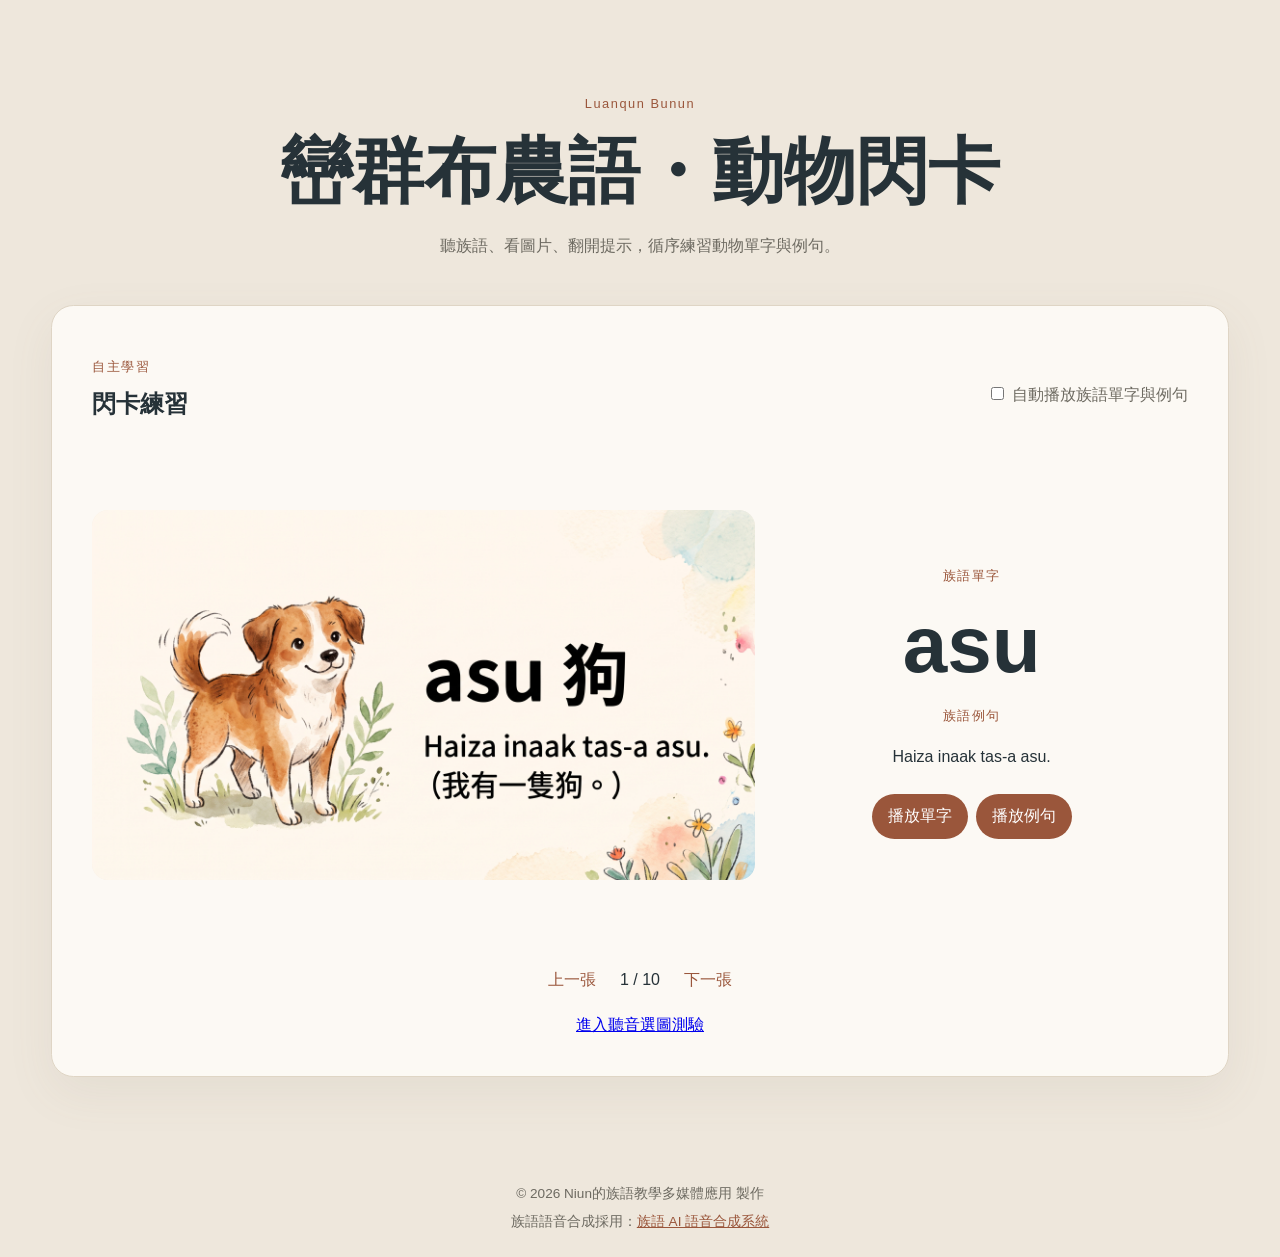
==== 巒群布農語動物閃卡/index.html @ 5a8964cf "feat: add picture book snail hunt game" ====
<!doctype html>
<html lang="zh-Hant">
<head>
  <meta charset="UTF-8">
  <meta name="viewport" content="width=device-width, initial-scale=1.0">
  <title>巒群布農語・動物閃卡</title>
  <link rel="stylesheet" href="styles.css">
</head>
<body>
  <main class="page">
    <header class="hero"><p class="eyebrow">Luanqun Bunun</p><h1>巒群布農語・動物閃卡</h1><p>聽族語、看圖片、翻開提示，循序練習動物單字與例句。</p></header>
    <section id="learning-panel" class="learning" aria-labelledby="learning-title">
      <div class="section-title"><div><p class="eyebrow">自主學習</p><h2 id="learning-title">閃卡練習</h2></div><label><input id="autoplay-toggle" type="checkbox"> 自動播放族語單字與例句</label></div>
      <article class="flashcard"><img id="flashcard-image" src="assets/animal-flashcards/dog.jpg" alt="狗"><div class="card-copy"><p class="label">族語單字</p><h3 id="flashcard-word">asu</h3><p class="label">族語例句</p><p id="flashcard-sentence">Haiza inaak tas-a asu.</p><p id="flashcard-translation" class="translation" hidden></p><div class="actions"><button id="play-word">播放單字</button><button id="play-sentence">播放例句</button><button class="text-button" id="flip-card" hidden>翻看中文提示</button></div></div></article>
      <div class="card-nav"><button class="text-button" id="previous-card">上一張</button><span id="flashcard-progress">1 / 10</span><button class="text-button" id="next-card">下一張</button></div>
      <a id="start-quiz" href="quiz.html" class="primary">進入聽音選圖測驗</a>
    </section>
    <section id="quiz-panel" class="quiz" hidden><div class="quiz-top"><p class="eyebrow">聽音選圖</p><span id="quiz-progress">第 1 / 10 題</span></div><h2>請聽族語，選出正確圖片</h2><button id="quiz-play" class="primary">播放題目</button><div id="quiz-choices" class="choices"></div><p id="quiz-feedback" aria-live="polite"></p><p id="quiz-score"></p><button id="restart-quiz" class="text-button">再測一次</button><button id="back-to-flashcards" class="text-button">返回閃卡練習</button></section>
  </main>
  <footer class="site-credit"><p>© 2026 Niun的族語教學多媒體應用 製作</p><p>族語語音合成採用：<a href="https://ai-labs.ilrdf.org.tw/hnang-kari-ai-asi-sluhay/" target="_blank" rel="noreferrer">族語 AI 語音合成系統</a></p></footer>
  <script src="app.js"></script>
</body>
</html>
---- 巒群布農語動物閃卡/styles.css ----
:root{--ink:#263238;--muted:#6d6a61;--paper:#fffdf8;--accent:#9a563b;--line:#dfd5c5}*{box-sizing:border-box}body{margin:0;color:var(--ink);background:#eee7dc;font-family:ui-rounded,"Noto Sans TC",sans-serif}.page{max-width:1040px;margin:auto;padding:clamp(1rem,4vw,4rem)}.hero{text-align:center;padding:clamp(2rem,7vw,6rem) 1rem 3rem}.eyebrow,.label{color:var(--accent);font-size:.8rem;letter-spacing:.12em}.hero h1{margin:.4rem 0;font-size:clamp(2.2rem,6vw,4.5rem)}.hero p:last-child{color:var(--muted)}.learning,.quiz{padding:clamp(1rem,4vw,2.5rem);border:1px solid var(--line);border-radius:1.4rem;background:rgba(255,253,248,.86);box-shadow:0 1rem 3rem #756b6015}.section-title,.quiz-top,.card-nav{display:flex;align-items:center;justify-content:space-between;gap:1rem}.section-title h2,.quiz h2{margin:.2rem 0 1.5rem}.section-title label{color:var(--muted)}button{border:0;border-radius:999px;padding:.75rem 1rem;color:white;background:var(--accent);font:inherit;cursor:pointer}button:hover,button:focus-visible{filter:brightness(1.08)}.text-button{padding:.3rem .5rem;color:var(--accent);background:transparent}.flashcard{display:grid;grid-template-columns:minmax(240px,42%) 1fr;gap:2.5rem;align-items:center}.flashcard img{width:100%;aspect-ratio:1;object-fit:cover;border-radius:1rem}.card-copy h3{font-size:clamp(2.5rem,8vw,5rem);margin:0}.card-copy p{line-height:1.8}.translation{color:var(--muted)}.actions{display:flex;gap:.5rem;flex-wrap:wrap;margin-top:1.4rem}.card-nav{justify-content:center;margin:1.2rem 0}.primary{display:block;margin:0 auto}.quiz{margin-top:1.5rem;text-align:center}.choices{display:grid;grid-template-columns:repeat(3,1fr);gap:1rem;margin:1.5rem 0}.choice{padding:.5rem;background:var(--paper);border:2px solid transparent;border-radius:1rem;color:var(--ink)}.choice img{display:block;width:100%;aspect-ratio:1;object-fit:cover;border-radius:.7rem}.choice span{display:block;margin-top:.5rem}.quiz #quiz-feedback{min-height:1.5em;font-weight:bold}@media(max-width:700px){.section-title{display:block}.section-title label{display:block;margin-bottom:1.5rem}.flashcard{grid-template-columns:1fr;gap:1rem;text-align:center}.flashcard img{max-width:360px;margin:auto}.actions{justify-content:center}.choices{gap:.5rem}.choice span{font-size:.8rem}}
:root{--ink:#263238;--muted:#6d6a61;--paper:#fffdf8;--accent:#9a563b;--line:#dfd5c5}*{box-sizing:border-box}body{margin:0;color:var(--ink);background:#eee7dc;font-family:ui-rounded,"Noto Sans TC",sans-serif}.page{max-width:1040px;margin:auto;padding:clamp(1rem,4vw,4rem)}.hero{text-align:center;padding:clamp(2rem,7vw,6rem) 1rem 3rem}.eyebrow,.label{color:var(--accent);font-size:.8rem;letter-spacing:.12em}.hero h1{margin:.4rem 0;font-size:clamp(2.2rem,6vw,4.5rem)}.hero p:last-child{color:var(--muted)}.learning,.quiz{padding:clamp(1rem,4vw,2.5rem);border:1px solid var(--line);border-radius:1.4rem;background:rgba(255,253,248,.86);box-shadow:0 1rem 3rem #756b6015}.section-title,.quiz-top,.card-nav{display:flex;align-items:center;justify-content:space-between;gap:1rem}.section-title h2,.quiz h2{margin:.2rem 0 1.5rem}.section-title label{color:var(--muted)}button{border:0;border-radius:999px;padding:.75rem 1rem;color:white;background:var(--accent);font:inherit;cursor:pointer}button:hover,button:focus-visible{filter:brightness(1.08)}.text-button{padding:.3rem .5rem;color:var(--accent);background:transparent}.flashcard{display:grid;grid-template-columns:minmax(240px,42%) 1fr;gap:2.5rem;align-items:center}.flashcard img{width:100%;aspect-ratio:1;object-fit:cover;border-radius:1rem}.card-copy h3{font-size:clamp(2.5rem,8vw,5rem);margin:0}.card-copy p{line-height:1.8}.translation{color:var(--muted)}.actions{display:flex;gap:.5rem;flex-wrap:wrap;margin-top:1.4rem}.card-nav{justify-content:center;margin:1.2rem 0}.primary{display:block;margin:0 auto}.quiz{margin-top:1.5rem;text-align:center}.choices{display:grid;grid-template-columns:repeat(3,1fr);gap:1rem;margin:1.5rem 0}.choice{padding:.5rem;background:var(--paper);border:2px solid transparent;border-radius:1rem;color:var(--ink)}.choice img{display:block;width:100%;aspect-ratio:1;object-fit:cover;border-radius:.7rem}.choice span{display:block;margin-top:.5rem}.quiz #quiz-feedback{min-height:1.5em;font-weight:bold}@media(max-width:700px){.section-title{display:block}.section-title label{display:block;margin-bottom:1.5rem}.flashcard{grid-template-columns:1fr;gap:1rem;text-align:center}.flashcard img{max-width:360px;margin:auto}.actions{justify-content:center}.choices{gap:.5rem}.choice span{font-size:.8rem}}
.flashcard img{display:block;width:100%;max-height:560px;aspect-ratio:auto;object-fit:contain;border-radius:1rem;background:#f8f1e6}
.choice span{display:none}
.choices{grid-template-columns:repeat(4,1fr)}
.choice img{object-position:left center}
@media(max-width:700px){.choices{grid-template-columns:repeat(2,1fr)}}
.levels{display:flex;gap:.5rem;flex-wrap:wrap;justify-content:center;margin-bottom:1.5rem}.level{background:#eadfd1;color:var(--accent);padding:.55rem .8rem}.level.is-active{background:var(--accent);color:#fff}.quiz-page .hero{padding-bottom:1.5rem}.quiz-page .quiz{min-height:calc(100vh - 12rem)}
.game-screen{max-width:1100px;margin:0 auto;padding:clamp(1rem,4vw,2.5rem);border:1px solid var(--line);border-radius:1.4rem;background:rgba(255,253,248,.9);text-align:center}.character-grid{display:grid;grid-template-columns:repeat(5,1fr);gap:1rem;margin:1.5rem 0}.character{padding:.5rem;background:#fff;border:3px solid transparent;color:var(--ink)}.character.is-selected{border-color:var(--accent)}.character img{display:block;width:100%;aspect-ratio:1;object-fit:cover;object-position:left center}.character span{display:block;padding:.4rem}.map-header{display:flex;align-items:center;justify-content:space-between}.level-map{display:grid;grid-template-columns:repeat(5,1fr);gap:1rem;margin-top:2rem}.level-node{min-height:150px;padding:1rem;border:2px solid var(--line);border-radius:1rem;background:#fff;color:var(--ink);display:grid;place-content:center;gap:.4rem}.level-node:hover,.level-node:focus-visible{border-color:var(--accent)}.level-node strong{color:var(--accent);font-size:1.2rem}.level-node small{color:var(--muted)}.question-image{display:block;width:min(100%,520px);max-height:45vh;object-fit:contain;margin:1rem auto;border-radius:1rem}.answer-grid{display:grid;grid-template-columns:repeat(4,1fr);gap:1rem;margin:1.5rem 0}.answer-text{padding:1rem;background:#fff;border:2px solid var(--line);border-radius:.8rem;color:var(--ink);font-size:1.2rem}.audio-question{margin:1rem}.spelling{margin:1.5rem auto;max-width:700px}.puzzle-intro{margin:1rem}.puzzle-grid{display:grid;grid-template-columns:repeat(2,1fr);gap:.5rem;width:min(100%,520px);margin:1rem auto}.puzzle-piece{padding:0;border-radius:.5rem;overflow:hidden;background:#fff}.puzzle-piece img{display:block;width:100%;aspect-ratio:1;object-fit:cover;object-position:left center}.puzzle-check{margin:1rem auto}@media(max-width:700px){.character-grid{grid-template-columns:repeat(2,1fr)}.level-map{grid-template-columns:repeat(2,1fr)}.answer-grid{grid-template-columns:repeat(2,1fr)}.game-screen{padding:1rem;border-radius:1rem}.map-header{align-items:flex-start}.question-image{max-height:35vh}}
.choice{overflow:hidden;aspect-ratio:1;padding:0}
.choice img{width:220%;max-width:none;aspect-ratio:auto;object-fit:initial}
.flashcard{grid-template-columns:1fr}
.flashcard img{width:100%;max-width:none;max-height:70vh;object-fit:contain}
.card-copy{text-align:center}
.actions{justify-content:center}
html,body{max-width:100%;overflow-x:hidden}
.page{width:100%;min-width:0}
.flashcard,.learning,.quiz{min-width:0;overflow:hidden}
.flashcard img{height:auto;min-width:0}
.choices{width:100%;min-width:0}
.choice{min-width:0;overflow:hidden}
.choice img{height:auto;min-width:0}
@media(max-width:700px){.page{padding:1rem}.hero{padding:2rem .5rem}.learning,.quiz{padding:1rem;border-radius:1rem}.flashcard img{max-height:55vh}.card-copy h3{font-size:clamp(2rem,15vw,4rem);overflow-wrap:anywhere}.actions button{flex:1 1 auto}.section-title label{line-height:1.6}.quiz-top{align-items:flex-start}.quiz h2{font-size:1.4rem}.choice{border-radius:.7rem}}
.learning{min-height:100vh;display:flex;flex-direction:column;justify-content:center}
.learning .flashcard{flex:1;align-content:center}
@media(min-width:701px){.learning .flashcard img{max-height:58vh}}
@media(min-width:701px){.learning .flashcard{grid-template-columns:minmax(260px,48%) 1fr;gap:2rem}.learning .flashcard img{max-height:52vh}}
@media(max-width:700px){.learning .flashcard img{max-height:38vh}.learning .flashcard{gap:.5rem}.learning .card-copy{line-height:1.25}.learning .card-copy h3{margin:.1rem 0}.learning .card-copy p{margin:.35rem 0}}
@media(min-width:701px){.page{max-width:1440px;padding-left:clamp(1.5rem,4vw,5rem);padding-right:clamp(1.5rem,4vw,5rem)}.hero{padding-top:2rem;padding-bottom:2rem}.learning{min-height:calc(100vh - 8rem)}.learning .flashcard{grid-template-columns:minmax(0,58%) minmax(280px,42%);gap:clamp(2rem,5vw,5rem)}.learning .flashcard img{width:100%;height:min(58vh,720px);max-height:none;object-fit:contain}}
@media(min-width:701px){.learning .flashcard{grid-template-columns:minmax(0,62%) minmax(260px,38%);gap:1rem}.learning .flashcard img{height:auto;max-height:none;object-fit:contain}.learning .card-copy{padding-right:1rem}}
.question-image{width:min(75vw,440px);height:min(55vh,520px);object-fit:cover;object-position:left center}
.question-image{width:min(48vw,320px);height:min(58vh,520px);object-fit:cover;object-position:left center}
.sentence-prompt{font-size:clamp(1.4rem,3vw,2.2rem);font-weight:700;margin:1.5rem auto;max-width:800px}
.matching-instruction{margin:1rem}.word-match{display:grid;grid-template-columns:minmax(220px,360px) minmax(220px,420px);gap:2rem;justify-content:center;align-items:center;margin:1.5rem auto}.word-match-image{overflow:hidden;border-radius:.8rem}.word-match-image .matching-image{width:100%;aspect-ratio:1;padding:0;overflow:hidden}.word-match-image .matching-image img{width:220%;max-width:none;aspect-ratio:auto}.word-targets{display:grid;gap:.8rem}.word-targets .drop-word{min-height:64px;display:grid;place-items:center}.matching-image.is-placed{opacity:.3}@media(max-width:700px){.word-match{grid-template-columns:1fr;max-width:360px}.word-match-image{max-width:260px;margin:auto}}
.puzzle-piece{aspect-ratio:1;position:relative}.puzzle-piece.is-selected{outline:4px solid var(--accent);outline-offset:-4px}.puzzle-piece img{width:220%;max-width:none;aspect-ratio:auto;object-fit:initial;object-position:left center}
.puzzle-instruction{margin:1rem}.jigsaw-layout{display:grid;grid-template-columns:minmax(260px,480px) minmax(180px,260px);gap:2rem;justify-content:center;align-items:center}.jigsaw-board{display:grid;grid-template-columns:repeat(2,1fr);aspect-ratio:1;border:4px solid var(--accent);border-radius:.8rem;overflow:hidden;background:#f8f1e6}.jigsaw-slot{min-width:0;border:1px dashed #c9b79d;background-size:200% 200%;background-repeat:no-repeat}.jigsaw-slot.is-filled{border-style:solid}.jigsaw-pieces{display:grid;grid-template-columns:repeat(2,1fr);gap:.6rem}.jigsaw-piece{aspect-ratio:1;padding:0;border:3px solid transparent;border-radius:.5rem;background-color:#f8f1e6;background-size:200% 200%;background-repeat:no-repeat;cursor:grab}.jigsaw-piece[data-piece="0"]{background-position:left top}.jigsaw-piece[data-piece="1"]{background-position:right top}.jigsaw-piece[data-piece="2"]{background-position:left bottom}.jigsaw-piece[data-piece="3"]{background-position:right bottom}.jigsaw-piece.is-selected{border-color:var(--accent)}@media(max-width:700px){.jigsaw-layout{grid-template-columns:1fr;max-width:420px;margin:auto}.jigsaw-pieces{grid-template-columns:repeat(4,1fr)}.jigsaw-piece{min-width:0}}
.audio-question{display:none}.matching-board{display:grid;grid-template-columns:1fr 1fr;gap:2rem;max-width:760px;margin:1.5rem auto;text-align:center}.matching-images,.matching-words{display:grid;grid-template-columns:repeat(2,1fr);gap:1rem}.matching-image{padding:0;border:3px solid transparent;border-radius:.8rem;overflow:hidden;background:#fff;cursor:grab}.matching-image img{display:block;width:220%;max-width:none;aspect-ratio:auto;object-fit:initial;object-position:left center}.matching-image.is-placed{opacity:.35;border-color:#6b9e70}.drop-word{min-height:70px;padding:1rem;border:2px dashed var(--line);border-radius:.8rem;background:#fff;font-size:1.2rem}.drop-word.is-correct{border-color:#6b9e70;background:#e4f2e4}@media(max-width:700px){.matching-board{grid-template-columns:1fr;gap:1rem}.matching-images,.matching-words{grid-template-columns:repeat(2,1fr)}}
.player-card{display:flex;align-items:center;gap:1rem}.player-card img{width:90px;height:90px;object-fit:cover;object-position:left center;border-radius:50%;border:5px solid #fff;box-shadow:0 .4rem 1rem #5e473333}.map-scene{position:relative;min-height:440px;margin-top:1.5rem;padding:2rem 1rem;border-radius:1.5rem;overflow:hidden;background:linear-gradient(#b9dced 0 45%,#9bc28c 45% 100%)}.mountain{position:absolute;bottom:38%;width:45%;height:45%;background:#719b83;clip-path:polygon(50% 0,100% 100%,0 100%);opacity:.8}.mountain-one{left:-5%}.mountain-two{right:-5%;background:#5e8b78}.map-path{position:absolute;left:8%;right:8%;top:56%;height:22%;border:18px dashed #d9b77b;border-radius:50%;transform:rotate(-5deg);opacity:.9}.map-scene .level-map{position:relative;z-index:1;min-height:300px;align-items:end}.map-scene .level-node{background:#fffdf8e8;box-shadow:0 .5rem 1rem #3f5b4b33}.map-scene .level-node:nth-child(odd){transform:translateY(-70px)}
.map-scene{background-image:linear-gradient(#ffffff22,#ffffff22),url('assets/map/闖關地圖.jpg');background-size:cover;background-position:center;background-repeat:no-repeat}
.map-scene .mountain,.map-scene .map-path{display:none}
.site-credit{margin:2rem auto 0;padding:1.2rem;text-align:center;color:var(--muted);font-size:.85rem;line-height:1.8}.site-credit p{margin:.2rem}.site-credit a{color:var(--accent)}
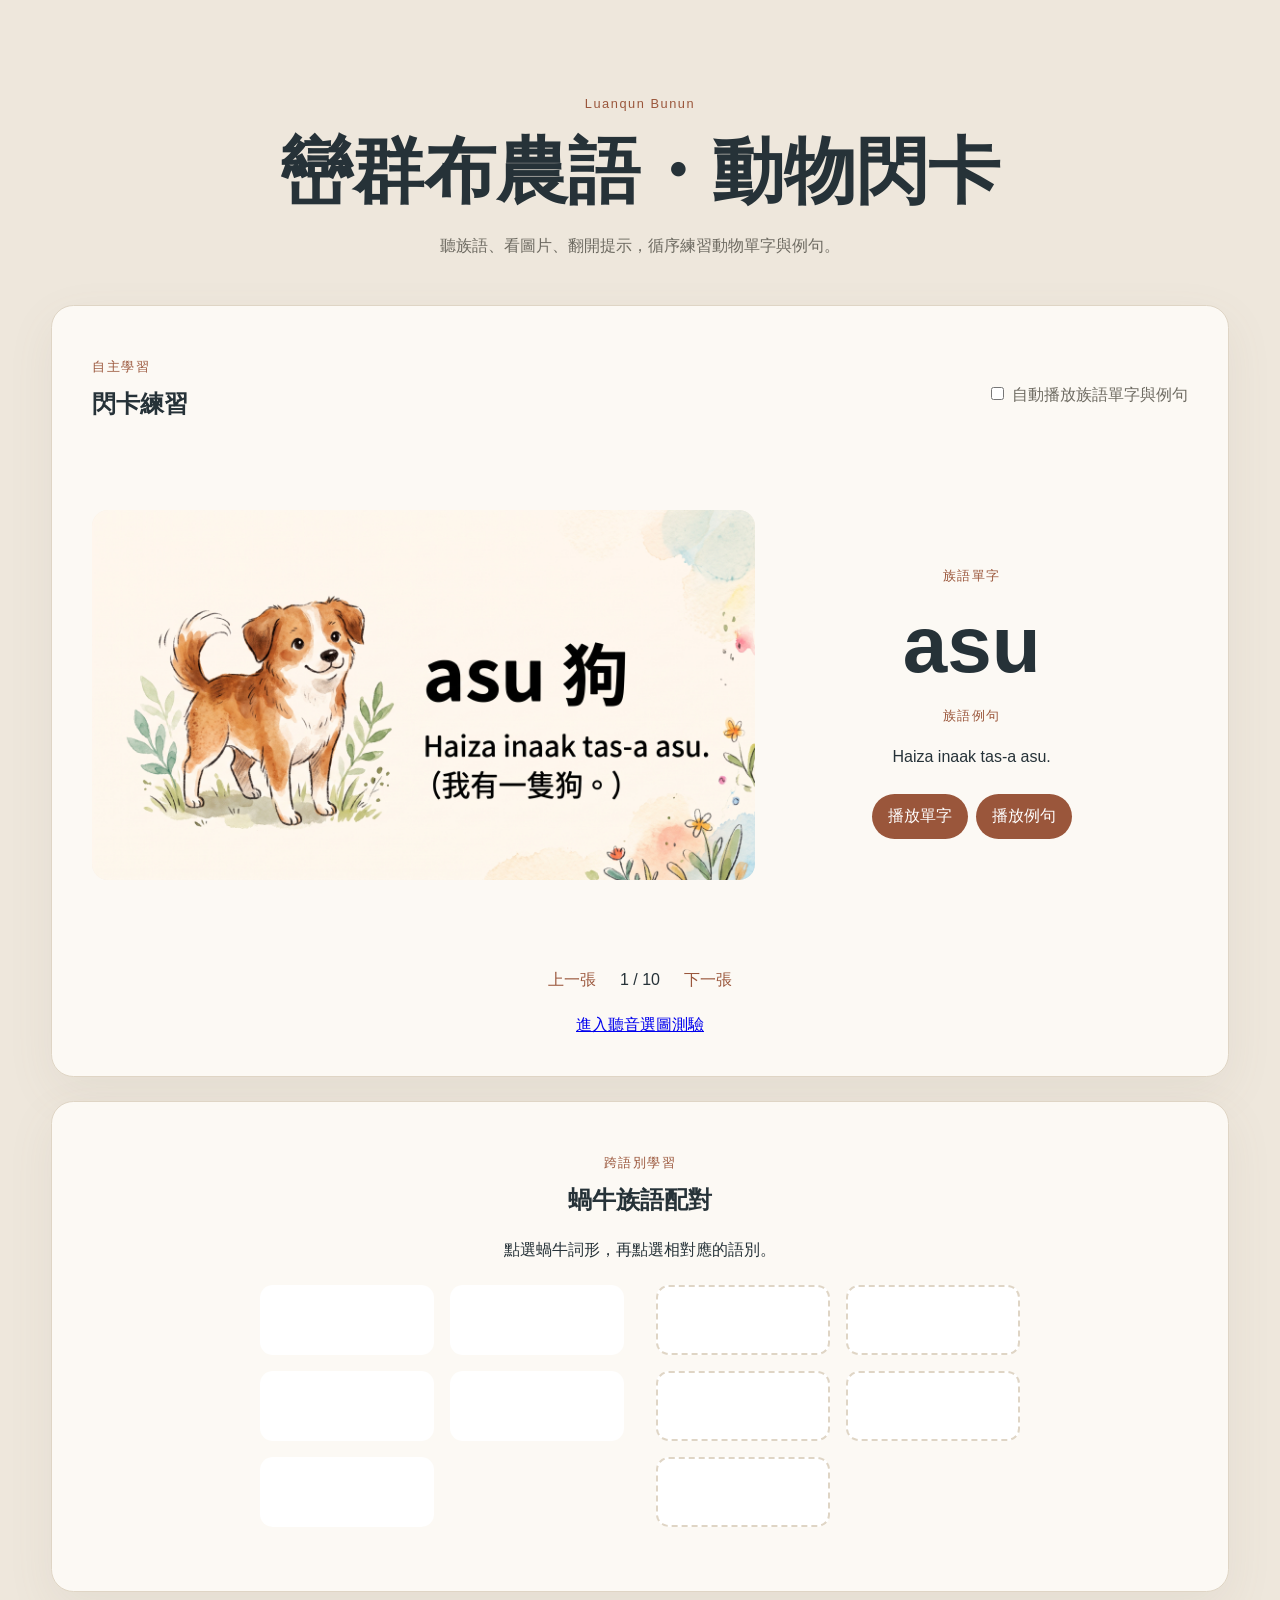
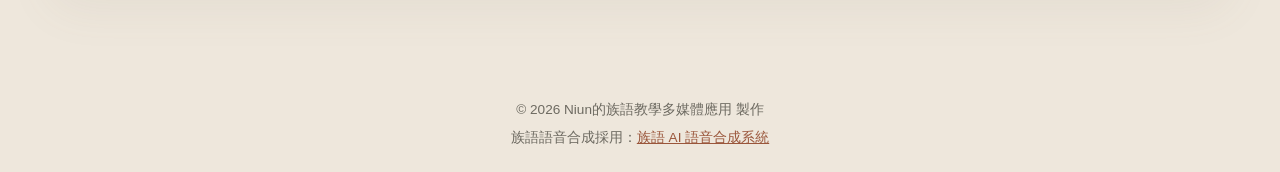
==== commit 441c645c: "feat: add snail dialect matching" ====
--- a/巒群布農語動物閃卡/index.html
+++ b/巒群布農語動物閃卡/index.html
@@ -15,6 +15,7 @@
       <div class="card-nav"><button class="text-button" id="previous-card">上一張</button><span id="flashcard-progress">1 / 10</span><button class="text-button" id="next-card">下一張</button></div>
       <a id="start-quiz" href="quiz.html" class="primary">進入聽音選圖測驗</a>
     </section>
+    <section id="snail-matching" class="quiz" aria-labelledby="snail-matching-title"><p class="eyebrow">跨語別學習</p><h2 id="snail-matching-title">蝸牛族語配對</h2><p>點選蝸牛詞形，再點選相對應的語別。</p><div id="snail-matching-board" class="matching-board"></div><p id="snail-matching-feedback" aria-live="polite"></p></section>
     <section id="quiz-panel" class="quiz" hidden><div class="quiz-top"><p class="eyebrow">聽音選圖</p><span id="quiz-progress">第 1 / 10 題</span></div><h2>請聽族語，選出正確圖片</h2><button id="quiz-play" class="primary">播放題目</button><div id="quiz-choices" class="choices"></div><p id="quiz-feedback" aria-live="polite"></p><p id="quiz-score"></p><button id="restart-quiz" class="text-button">再測一次</button><button id="back-to-flashcards" class="text-button">返回閃卡練習</button></section>
   </main>
   <footer class="site-credit"><p>© 2026 Niun的族語教學多媒體應用 製作</p><p>族語語音合成採用：<a href="https://ai-labs.ilrdf.org.tw/hnang-kari-ai-asi-sluhay/" target="_blank" rel="noreferrer">族語 AI 語音合成系統</a></p></footer>
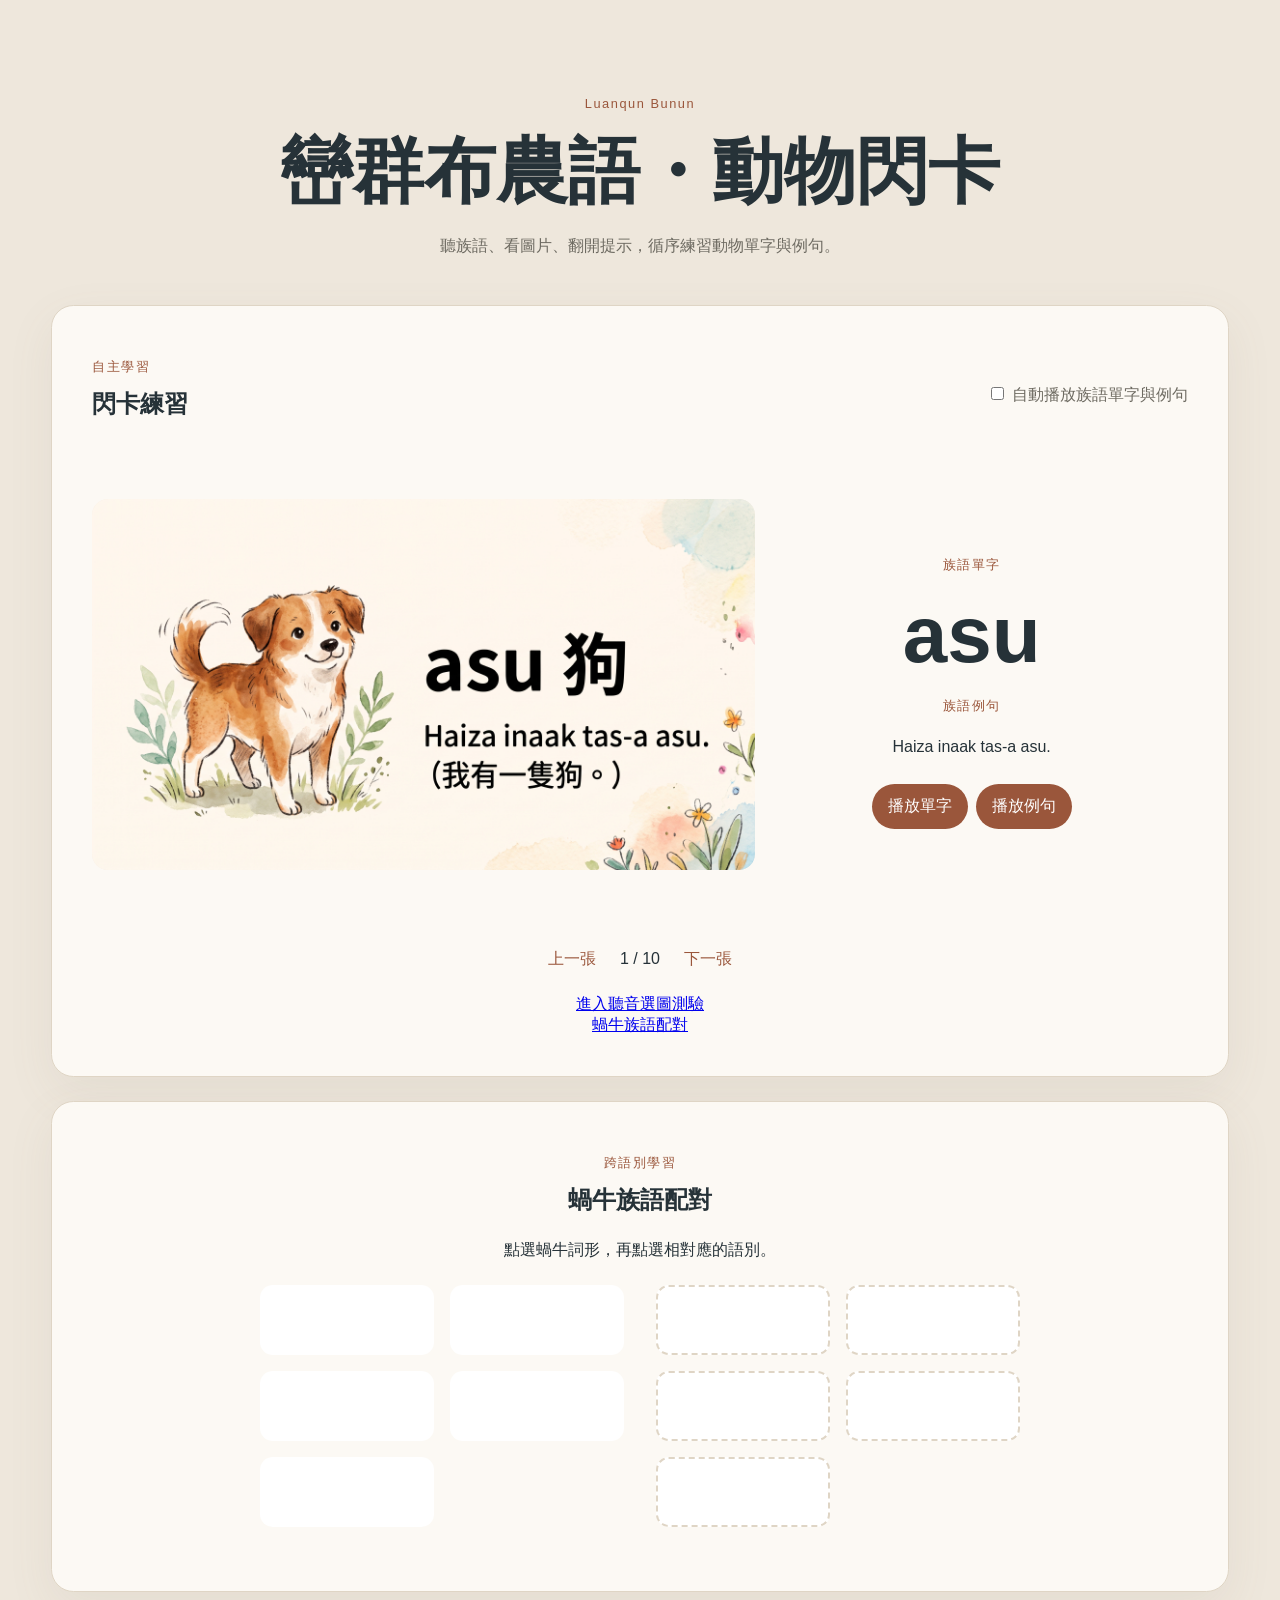
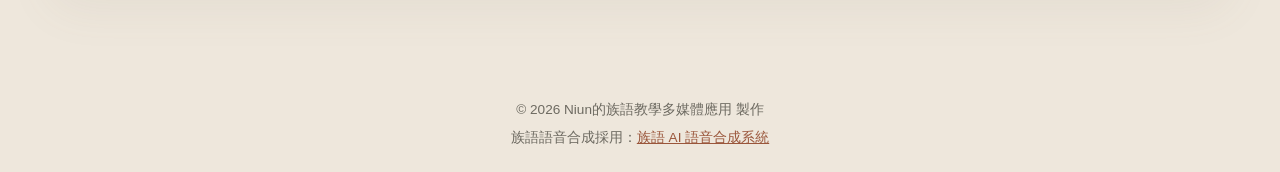
==== commit 3d5ec05f: "feat: add standalone snail dialect page" ====
--- a/巒群布農語動物閃卡/index.html
+++ b/巒群布農語動物閃卡/index.html
@@ -13,7 +13,7 @@
       <div class="section-title"><div><p class="eyebrow">自主學習</p><h2 id="learning-title">閃卡練習</h2></div><label><input id="autoplay-toggle" type="checkbox"> 自動播放族語單字與例句</label></div>
       <article class="flashcard"><img id="flashcard-image" src="assets/animal-flashcards/dog.jpg" alt="狗"><div class="card-copy"><p class="label">族語單字</p><h3 id="flashcard-word">asu</h3><p class="label">族語例句</p><p id="flashcard-sentence">Haiza inaak tas-a asu.</p><p id="flashcard-translation" class="translation" hidden></p><div class="actions"><button id="play-word">播放單字</button><button id="play-sentence">播放例句</button><button class="text-button" id="flip-card" hidden>翻看中文提示</button></div></div></article>
       <div class="card-nav"><button class="text-button" id="previous-card">上一張</button><span id="flashcard-progress">1 / 10</span><button class="text-button" id="next-card">下一張</button></div>
-      <a id="start-quiz" href="quiz.html" class="primary">進入聽音選圖測驗</a>
+      <a id="start-quiz" href="quiz.html" class="primary">進入聽音選圖測驗</a><a href="snail-dialects.html" class="primary">蝸牛族語配對</a>
     </section>
     <section id="snail-matching" class="quiz" aria-labelledby="snail-matching-title"><p class="eyebrow">跨語別學習</p><h2 id="snail-matching-title">蝸牛族語配對</h2><p>點選蝸牛詞形，再點選相對應的語別。</p><div id="snail-matching-board" class="matching-board"></div><p id="snail-matching-feedback" aria-live="polite"></p></section>
     <section id="quiz-panel" class="quiz" hidden><div class="quiz-top"><p class="eyebrow">聽音選圖</p><span id="quiz-progress">第 1 / 10 題</span></div><h2>請聽族語，選出正確圖片</h2><button id="quiz-play" class="primary">播放題目</button><div id="quiz-choices" class="choices"></div><p id="quiz-feedback" aria-live="polite"></p><p id="quiz-score"></p><button id="restart-quiz" class="text-button">再測一次</button><button id="back-to-flashcards" class="text-button">返回閃卡練習</button></section>
